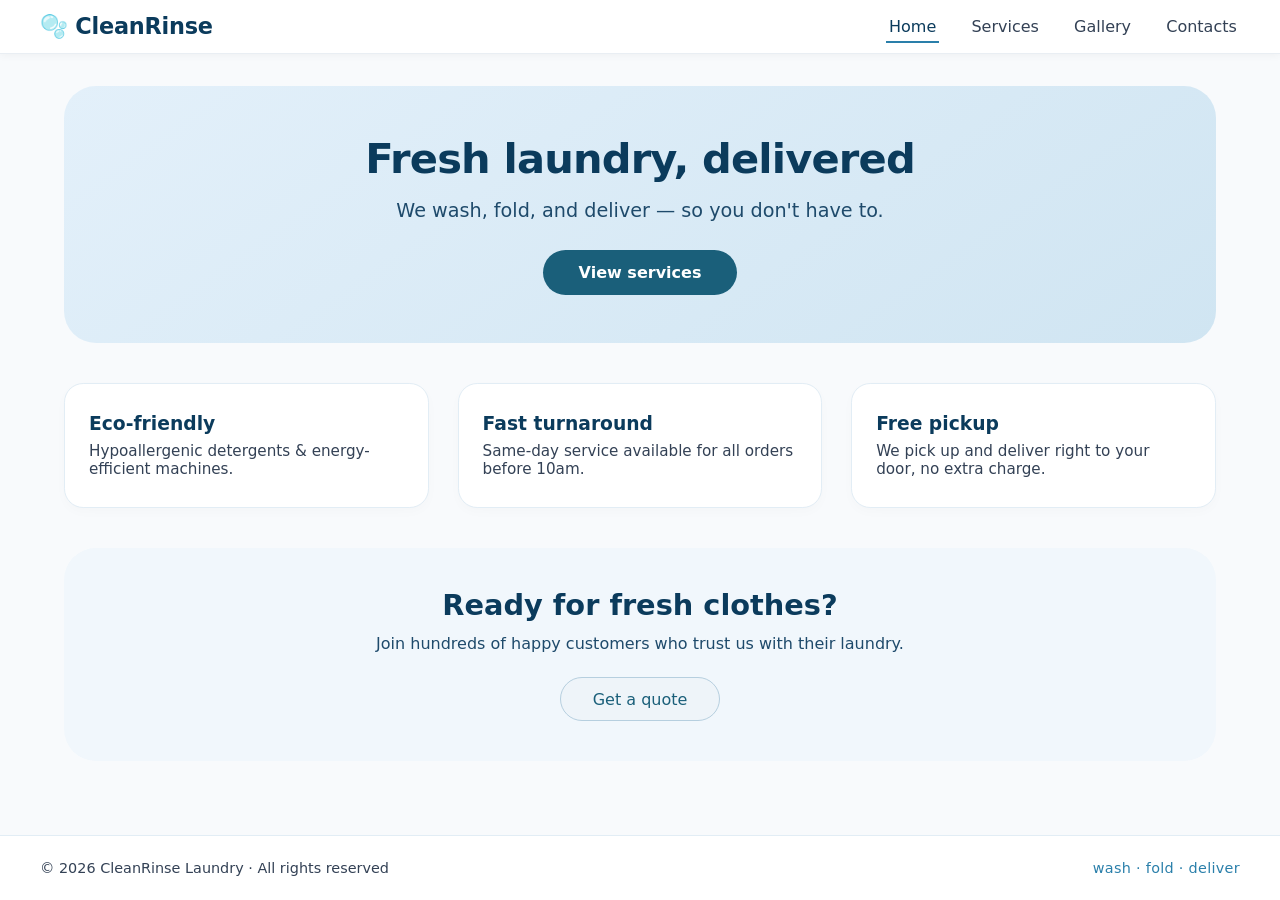
==== index.html @ 33758cce "Add files via upload" ====
<!DOCTYPE html>
<html lang="en">
<head>
  <meta charset="UTF-8">
  <meta name="viewport" content="width=device-width, initial-scale=1.0">
  <title>Laundry business · 4 pages</title>
  <!-- style.css -->
  <link rel="stylesheet" href="style.css">
  <!-- scripts.js (defer) -->
  <script src="scripts.js" defer></script>
</head>
<body>
  <!-- navigation -->
  <nav class="navbar">
    <div class="nav-container">
      <span class="brand">🫧 CleanRinse</span>
      <ul class="nav-menu">
        <li><a href="index.html" class="active">Home</a></li>
        <li><a href="service.html">Services</a></li>
        <li><a href="gallery.html">Gallery</a></li>
        <li><a href="contacts.html">Contacts</a></li>
      </ul>
    </div>
  </nav>

  <!-- main content: home page -->
  <main class="page-wrapper" id="home-page">
    <!-- hero section -->
    <section class="hero">
      <div class="hero-content">
        <h1>Fresh laundry, delivered</h1>
        <p>We wash, fold, and deliver — so you don't have to.</p>
        <a href="service.html" class="btn-primary">View services</a>
      </div>
    </section>

    <!-- features / why us -->
    <section class="features">
      <div class="feature-card">
        <h3>Eco-friendly</h3>
        <p>Hypoallergenic detergents & energy-efficient machines.</p>
      </div>
      <div class="feature-card">
        <h3>Fast turnaround</h3>
        <p>Same-day service available for all orders before 10am.</p>
      </div>
      <div class="feature-card">
        <h3>Free pickup</h3>
        <p>We pick up and deliver right to your door, no extra charge.</p>
      </div>
    </section>

    <!-- quick info / cta -->
    <section class="home-cta">
      <h2>Ready for fresh clothes?</h2>
      <p>Join hundreds of happy customers who trust us with their laundry.</p>
      <a href="contacts.html" class="btn-secondary">Get a quote</a>
    </section>
  </main>

  <!-- footer -->
  <footer class="footer">
    <div class="footer-container">
      <span>© 2026 CleanRinse Laundry · All rights reserved</span>
      <span class="footer-tag">wash · fold · deliver</span>
    </div>
  </footer>
</body>
</html>
---- style.css ----
/* style.css – shared across all 4 pages */
* {
  margin: 0;
  padding: 0;
  box-sizing: border-box;
  font-family: system-ui, -apple-system, 'Segoe UI', Roboto, Helvetica, Arial, sans-serif;
}

body {
  background: #f8fafc;
  color: #1e293b;
  display: flex;
  flex-direction: column;
  min-height: 100vh;
}

/* navbar */
.navbar {
  background: #ffffff;
  box-shadow: 0 2px 8px rgba(0,0,0,0.04);
  padding: 0.8rem 1.5rem;
  border-bottom: 1px solid #e9eef3;
  position: sticky;
  top: 0;
  z-index: 10;
}
.nav-container {
  max-width: 1200px;
  margin: 0 auto;
  display: flex;
  align-items: center;
  justify-content: space-between;
  flex-wrap: wrap;
}
.brand {
  font-size: 1.4rem;
  font-weight: 600;
  letter-spacing: -0.01em;
  color: #0b3b5c;
}
.nav-menu {
  display: flex;
  gap: 1.8rem;
  list-style: none;
}
.nav-menu a {
  text-decoration: none;
  color: #334155;
  font-weight: 500;
  font-size: 1rem;
  padding: 0.3rem 0.2rem;
  border-bottom: 2px solid transparent;
  transition: 0.2s;
}
.nav-menu a:hover,
.nav-menu a.active {
  border-bottom-color: #2a7faa;
  color: #0b3b5c;
}

/* main wrapper */
.page-wrapper {
  max-width: 1200px;
  margin: 0 auto;
  padding: 2rem 1.5rem;
  flex: 1;
  width: 100%;
}

/* home page */
.hero {
  background: linear-gradient(145deg, #e3f0fa, #d0e5f2);
  border-radius: 2rem;
  padding: 3rem 2rem;
  text-align: center;
  margin-bottom: 2.5rem;
}
.hero h1 {
  font-size: 2.6rem;
  font-weight: 600;
  letter-spacing: -0.02em;
  color: #0b3b5c;
}
.hero p {
  font-size: 1.2rem;
  margin: 1rem 0 1.8rem;
  color: #1e4a6b;
}
.btn-primary {
  background: #1a5f7a;
  color: white;
  border: none;
  padding: 0.8rem 2.2rem;
  border-radius: 40px;
  font-weight: 600;
  font-size: 1rem;
  cursor: pointer;
  text-decoration: none;
  display: inline-block;
  transition: 0.2s;
}
.btn-primary:hover {
  background: #134a60;
  transform: scale(1.02);
}
.btn-secondary {
  background: #eef4f9;
  color: #1a5f7a;
  border: 1px solid #b6cfdf;
  padding: 0.7rem 2rem;
  border-radius: 40px;
  font-weight: 500;
  text-decoration: none;
  display: inline-block;
  transition: 0.2s;
}
.btn-secondary:hover {
  background: #dce9f2;
}

.features {
  display: flex;
  flex-wrap: wrap;
  gap: 1.8rem;
  justify-content: center;
  margin: 2.5rem 0;
}
.feature-card {
  background: white;
  padding: 1.8rem 1.5rem;
  border-radius: 1.2rem;
  flex: 1 1 200px;
  box-shadow: 0 4px 12px rgba(0,0,0,0.02);
  border: 1px solid #e2edf5;
}
.feature-card h3 {
  color: #0b3b5c;
  margin-bottom: 0.5rem;
}
.feature-card p {
  color: #334155;
  font-size: 0.95rem;
}

.home-cta {
  text-align: center;
  background: #f1f7fc;
  padding: 2.5rem 1.5rem;
  border-radius: 2rem;
  margin-top: 1.5rem;
}
.home-cta h2 {
  font-size: 1.8rem;
  color: #0b3b5c;
}
.home-cta p {
  margin: 0.8rem 0 1.5rem;
  color: #1e4a6b;
}

/* services */
.page-title {
  font-size: 2rem;
  font-weight: 600;
  margin-bottom: 1.8rem;
  color: #0b3b5c;
  letter-spacing: -0.01em;
}
.services-grid {
  display: grid;
  grid-template-columns: repeat(auto-fit, minmax(200px, 1fr));
  gap: 1.8rem;
  margin: 1.5rem 0 2rem;
}
.service-item {
  background: white;
  padding: 1.8rem 1.2rem;
  border-radius: 1.5rem;
  text-align: center;
  border: 1px solid #e2edf5;
  transition: 0.15s;
}
.service-item:hover {
  box-shadow: 0 6px 14px rgba(0,0,0,0.02);
  border-color: #b6cfdf;
}
.service-icon {
  font-size: 2.8rem;
  line-height: 1.2;
}
.service-item h3 {
  margin: 0.5rem 0 0.3rem;
  color: #0b3b5c;
}
.service-item p {
  color: #475569;
  font-size: 0.9rem;
}
.price-tag {
  display: inline-block;
  margin-top: 0.6rem;
  background: #e3f0fa;
  padding: 0.2rem 1rem;
  border-radius: 40px;
  font-weight: 600;
  color: #1a5f7a;
}
.service-note {
  background: #eef4f9;
  padding: 1rem 1.5rem;
  border-radius: 1.5rem;
  color: #1e4a6b;
  font-size: 0.95rem;
}

/* gallery */
.gallery-grid {
  display: grid;
  grid-template-columns: repeat(auto-fill, minmax(200px, 1fr));
  gap: 1.8rem;
  margin: 1.5rem 0;
}
.gallery-card {
  background: white;
  border-radius: 1.2rem;
  overflow: hidden;
  border: 1px solid #e2edf5;
  position: relative;
  cursor: pointer;
  transition: 0.2s;
}
.gallery-card:hover {
  transform: translateY(-4px);
  box-shadow: 0 8px 18px rgba(0,0,0,0.02);
}
.gallery-card img {
  width: 100%;
  aspect-ratio: 1/1;
  object-fit: cover;
  display: block;
}
.gallery-label {
  display: block;
  padding: 0.5rem 0.8rem;
  background: rgba(255,255,255,0.8);
  backdrop-filter: blur(2px);
  font-weight: 500;
  font-size: 0.9rem;
  color: #0b3b5c;
  text-align: center;
  border-top: 1px solid #e2edf5;
}
.gallery-footnote {
  margin-top: 1.2rem;
  color: #475569;
  font-style: italic;
}

/* contacts */
.contacts-grid {
  display: grid;
  grid-template-columns: 1fr 1.2fr;
  gap: 2.5rem;
  margin: 1.5rem 0;
}
.contact-info {
  background: white;
  padding: 2rem 1.8rem;
  border-radius: 1.5rem;
  border: 1px solid #e2edf5;
}
.contact-info h3 {
  color: #0b3b5c;
  font-size: 1.5rem;
  margin-bottom: 1.2rem;
}
.contact-info p {
  margin: 0.8rem 0;
  color: #1e293b;
}
.contact-label {
  font-weight: 600;
  color: #1a5f7a;
  display: inline-block;
  min-width: 70px;
}
.social-links{

  display: flex;
  gap: 12px;
}
.social-links a{

  width: 44px;
  height: 44px;
  border-radius: 50%;
  background: var(--light);
  display: flex;
  align-items: center;
  justify-content: center;
  color: var(--primary);
  transition: var(--transition);
}

.contact-form-wrapper {
  background: white;
  padding: 2rem 1.8rem;
  border-radius: 1.5rem;
  border: 1px solid #e2edf5;
}
.contact-form h4 {
  font-size: 1.3rem;
  margin-bottom: 1.2rem;
  color: #0b3b5c;
}
.contact-form label {
  font-weight: 500;
  display: block;
  margin: 0.8rem 0 0.2rem;
  color: #1e293b;
}
.contact-form input,
.contact-form textarea {
  width: 100%;
  padding: 0.6rem 0.8rem;
  border: 1px solid #cbdde8;
  border-radius: 0.8rem;
  font-size: 0.95rem;
  background: #fafcfe;
}
.contact-form input:focus,
.contact-form textarea:focus {
  outline: 2px solid #2a7faa;
  border-color: transparent;
}
.contact-form button {
  margin-top: 1rem;
  width: 100%;
}
.form-feedback {
  display: block;
  margin-top: 0.8rem;
  color: #1a5f7a;
  font-weight: 500;
}

/* footer */
.footer {
  background: #ffffff;
  border-top: 1px solid #e2edf5;
  padding: 1.5rem 1.5rem;
  margin-top: 2rem;
}
.footer-container {
  max-width: 1200px;
  margin: 0 auto;
  display: flex;
  justify-content: space-between;
  flex-wrap: wrap;
  color: #334155;
  font-size: 0.9rem;
}
.footer-tag {
  color: #2a7faa;
  font-weight: 400;
  letter-spacing: 0.3px;
}

/* responsiveness */
@media (max-width: 700px) {
  .nav-container {
    flex-direction: column;
    gap: 0.8rem;
  }
  .nav-menu {
    gap: 1.2rem;
    flex-wrap: wrap;
    justify-content: center;
  }
  .contacts-grid {
    grid-template-columns: 1fr;
  }
  .hero h1 {
    font-size: 2rem;
  }
  .page-title {
    font-size: 1.6rem;
  }
}
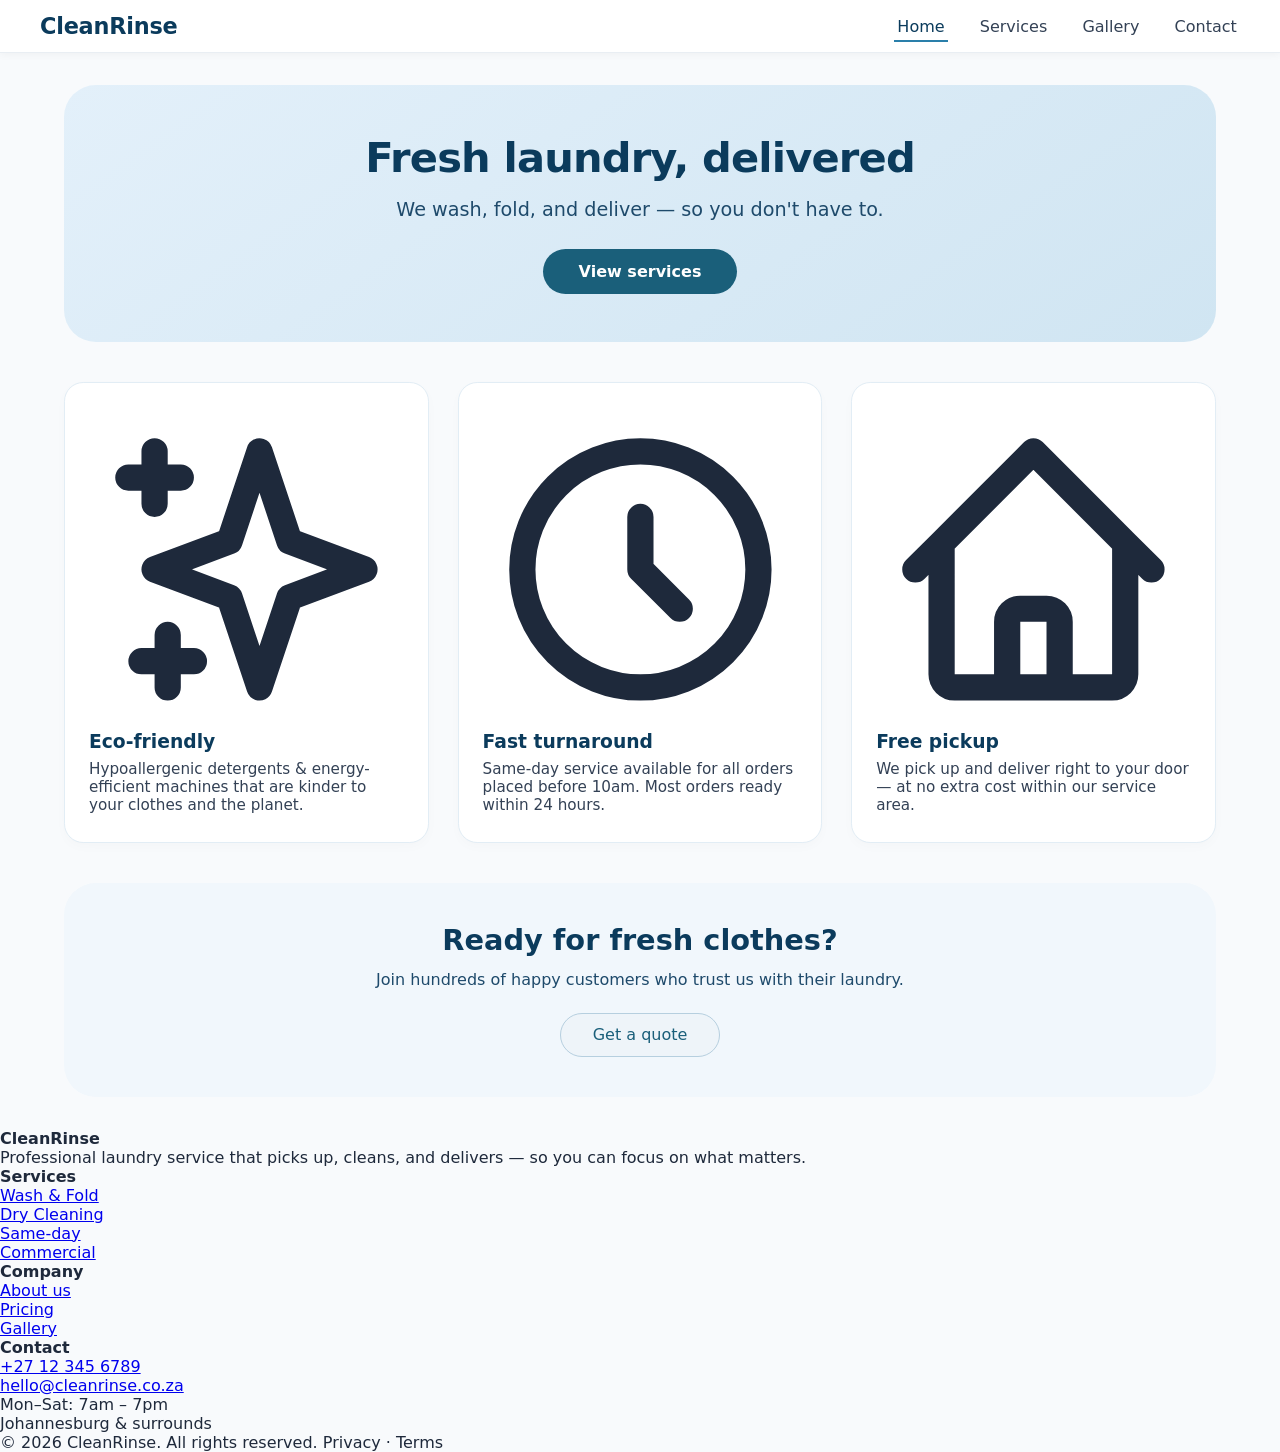
==== commit a8e2aa5d: "Update index.html" ====
--- a/index.html
+++ b/index.html
@@ -13,12 +13,12 @@
   <!-- navigation -->
   <nav class="navbar">
     <div class="nav-container">
-      <span class="brand">🫧 CleanRinse</span>
+      <div class="brand">Clean<span>Rinse</span></div>
       <ul class="nav-menu">
         <li><a href="index.html" class="active">Home</a></li>
         <li><a href="service.html">Services</a></li>
         <li><a href="gallery.html">Gallery</a></li>
-        <li><a href="contacts.html">Contacts</a></li>
+        <li><a href="contacts.html">Contact</a></li>
       </ul>
     </div>
   </nav>
@@ -34,21 +34,38 @@
       </div>
     </section>
 
-    <!-- features / why us -->
-    <section class="features">
-      <div class="feature-card">
-        <h3>Eco-friendly</h3>
-        <p>Hypoallergenic detergents & energy-efficient machines.</p>
+    <!-- FEATURES -->
+  <section class="features" id="services">
+    <div class="feature-card">
+      <div class="feature-icon">
+        <svg xmlns="http://www.w3.org/2000/svg" fill="none" viewBox="0 0 24 24" stroke="currentColor" stroke-width="2">
+          <path stroke-linecap="round" stroke-linejoin="round" d="M5 3v4M3 5h4M6 17v4m-2-2h4m5-16l2.286 6.857L21 12l-5.714 2.143L13 21l-2.286-6.857L5 12l5.714-2.143L13 3z" />
+        </svg>
       </div>
-      <div class="feature-card">
-        <h3>Fast turnaround</h3>
-        <p>Same-day service available for all orders before 10am.</p>
+      <h3>Eco-friendly</h3>
+      <p>Hypoallergenic detergents & energy-efficient machines that are kinder to your clothes and the planet.</p>
+    </div>
+
+    <div class="feature-card">
+      <div class="feature-icon">
+        <svg xmlns="http://www.w3.org/2000/svg" fill="none" viewBox="0 0 24 24" stroke="currentColor" stroke-width="2">
+          <path stroke-linecap="round" stroke-linejoin="round" d="M12 8v4l3 3m6-3a9 9 0 11-18 0 9 9 0 0118 0z" />
+        </svg>
       </div>
-      <div class="feature-card">
-        <h3>Free pickup</h3>
-        <p>We pick up and deliver right to your door, no extra charge.</p>
+      <h3>Fast turnaround</h3>
+      <p>Same-day service available for all orders placed before 10am. Most orders ready within 24 hours.</p>
+    </div>
+
+    <div class="feature-card">
+      <div class="feature-icon">
+        <svg xmlns="http://www.w3.org/2000/svg" fill="none" viewBox="0 0 24 24" stroke="currentColor" stroke-width="2">
+          <path stroke-linecap="round" stroke-linejoin="round" d="M3 12l2-2m0 0l7-7 7 7M5 10v10a1 1 0 001 1h3m10-11l2 2m-2-2v10a1 1 0 01-1 1h-3m-6 0a1 1 0 001-1v-4a1 1 0 011-1h2a1 1 0 011 1v4a1 1 0 001 1m-6 0h6" />
+        </svg>
       </div>
-    </section>
+      <h3>Free pickup</h3>
+      <p>We pick up and deliver right to your door — at no extra cost within our service area.</p>
+    </div>
+  </section>
 
     <!-- quick info / cta -->
     <section class="home-cta">
@@ -59,11 +76,43 @@
   </main>
 
   <!-- footer -->
-  <footer class="footer">
-    <div class="footer-container">
-      <span>© 2026 CleanRinse Laundry · All rights reserved</span>
-      <span class="footer-tag">wash · fold · deliver</span>
+  <footer id="contact">
+    <div class="footer-content">
+      <div class="footer-brand">
+        <h4 class="logo">Clean<span>Rinse</span></h4>
+        <p>Professional laundry service that picks up, cleans, and delivers — so you can focus on what matters.</p>
+      </div>
+      <div class="footer-col">
+        <h4>Services</h4>
+        <ul>
+          <li><a href="#">Wash & Fold</a></li>
+          <li><a href="#">Dry Cleaning</a></li>
+          <li><a href="#">Same-day</a></li>
+          <li><a href="#">Commercial</a></li>
+        </ul>
+      </div>
+      <div class="footer-col">
+        <h4>Company</h4>
+        <ul>
+          <li><a href="#">About us</a></li>
+          <li><a href="#">Pricing</a></li>
+          <li><a href="gallery.html">Gallery</a></li>
+        </ul>
+      </div>
+      <div class="footer-col">
+        <h4>Contact</h4>
+        <ul>
+          <li><a href="tel:+27123456789">+27 12 345 6789</a></li>
+          <li><a href="mailto:hello@cleanrinse.co.za">hello@cleanrinse.co.za</a></li>
+          <li>Mon–Sat: 7am – 7pm</li>
+          <li>Johannesburg & surrounds</li>
+        </ul>
+      </div>
+    </div>
+    <div class="footer-bottom">
+      <span>© 2026 CleanRinse. All rights reserved.</span>
+      <span>Privacy · Terms</span>
     </div>
   </footer>
 </body>
-</html>+</html>
